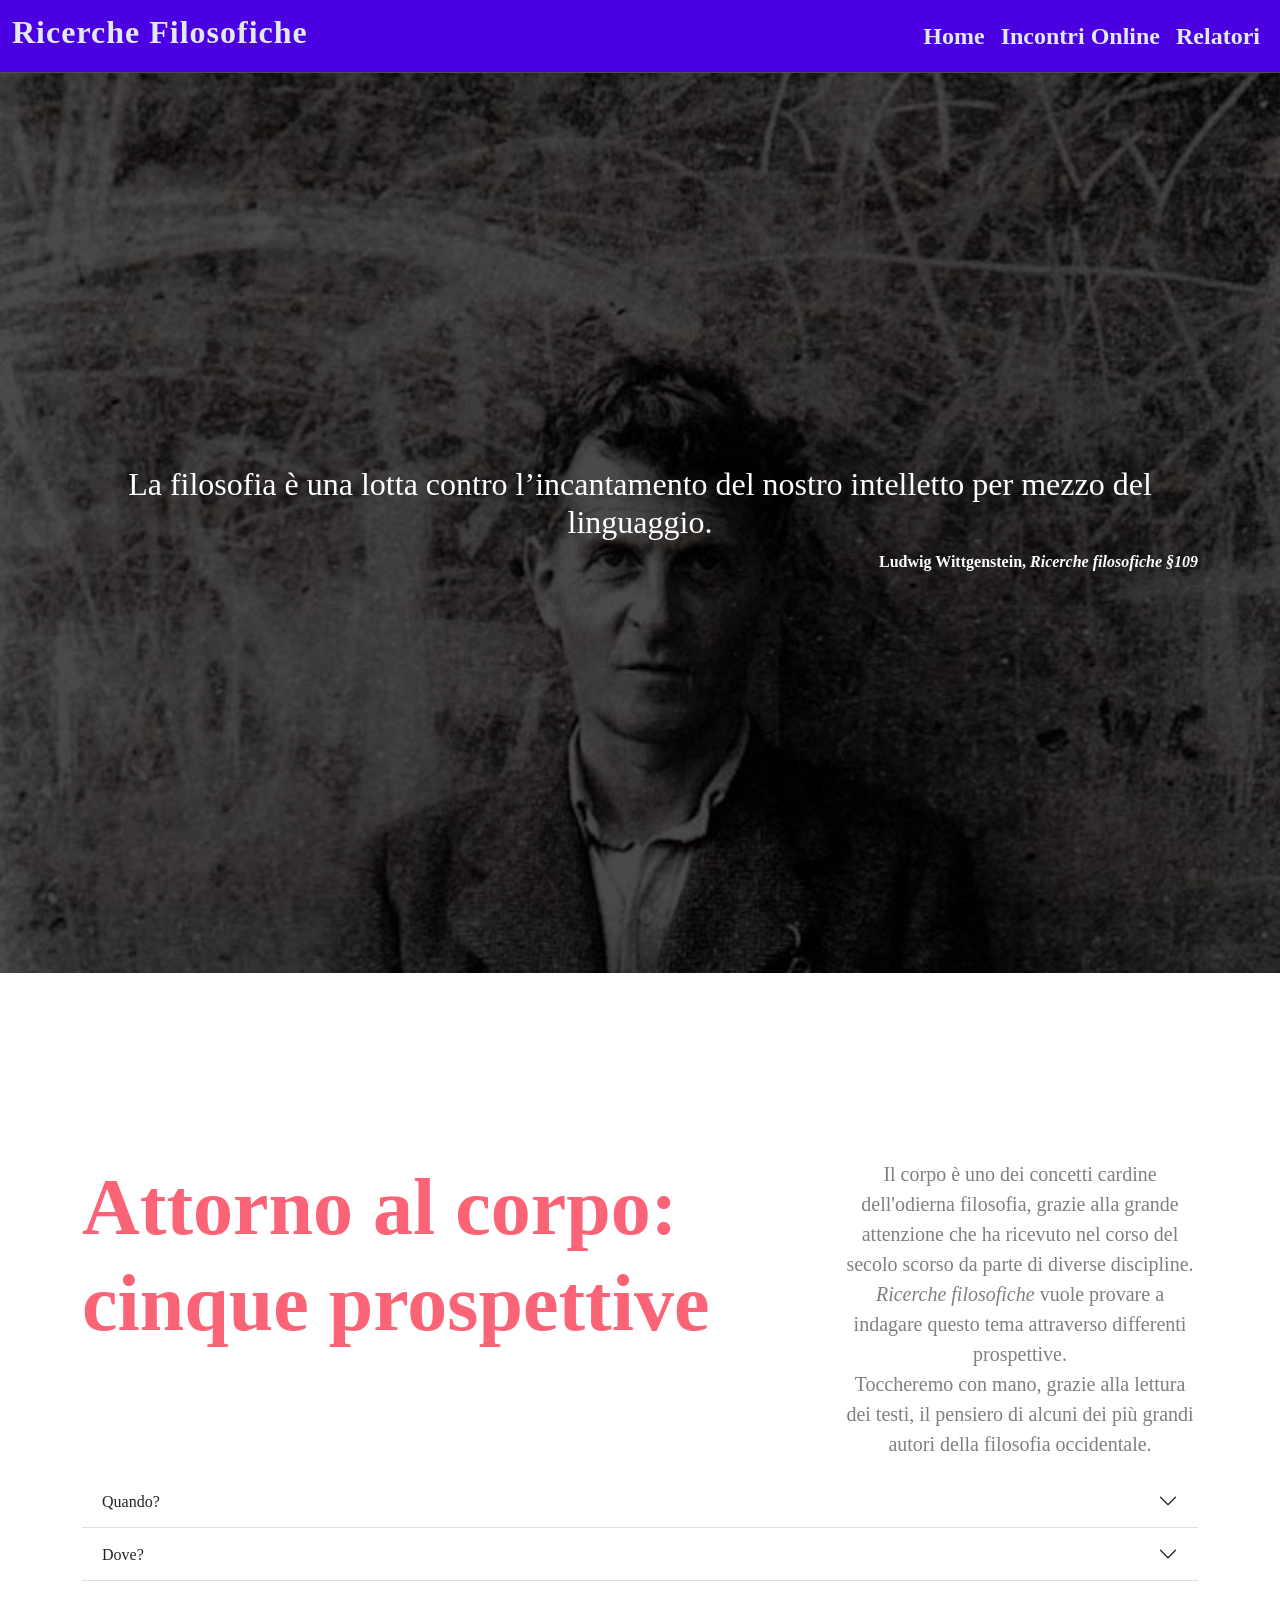
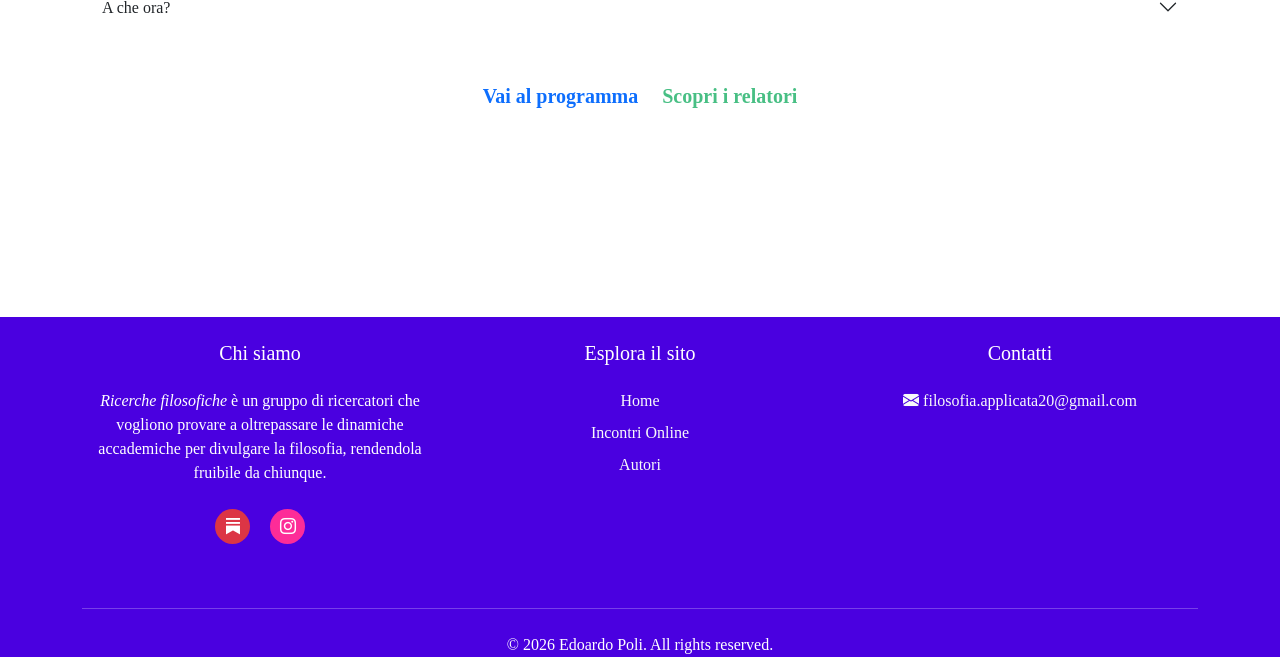
==== index.html @ 58485e2a "modifiche varie" ====
<!doctype html>
<html lang="en">
  <head>
    <meta charset="utf-8" />
    <meta name="viewport" content="width=device-width, initial-scale=1" />
    <title>Ricerche Filosofiche</title>
    <link
      href="https://cdn.jsdelivr.net/npm/bootstrap@5.3.8/dist/css/bootstrap.min.css"
      rel="stylesheet"
      integrity="sha384-sRIl4kxILFvY47J16cr9ZwB07vP4J8+LH7qKQnuqkuIAvNWLzeN8tE5YBujZqJLB"
      crossorigin="anonymous"
    />

    <link
      rel="stylesheet"
      href="https://cdn.jsdelivr.net/npm/bootstrap-icons@1.13.1/font/bootstrap-icons.min.css"
    />

    <link rel="stylesheet" href="style.css" />
  </head>
  <body>
    <!-- Navbar -->
    <nav
      class="navbar navbar-expand-lg border-bottom border-body"
      data-bs-theme="dark"
    >
      <div class="container-fluid">
        <a class="navbar-brand" href="index.html">
          <h2 class="navbar-titolo">Ricerche Filosofiche</h2></a
        >
        <button
          class="navbar-toggler border border-white"
          type="button"
          data-bs-toggle="collapse"
          data-bs-target="#navbarNav"
          aria-controls="navbarNav"
          aria-expanded="false"
          aria-label="Toggle navigation"
        >
          <span class="navbar-toggler-icon"></span>
        </button>
        <div
          class="collapse navbar-collapse justify-content-end"
          id="navbarNav"
        >
          <ul class="navbar-nav">
            <li class="nav-item">
              <a
                class="nav-link active fs-4"
                aria-current="page"
                href="index.html"
                >Home</a
              >
            </li>

            <li class="nav-item">
              <a class="nav-link fs-4" href="incontrionline.html"
                >Incontri Online</a
              >
            </li>
            <li class="nav-item">
              <a class="nav-link fs-4" href="autori.html">Relatori</a>
            </li>
          </ul>
        </div>
      </div>
    </nav>

    <!-- Hero Section -->

    <section class="hero-section">
      <div class="container mt-2">
        <div class="row">
          <div class="col">
            <h2>
              La filosofia è una lotta contro l’incantamento del nostro
              intelletto per mezzo del linguaggio.
            </h2>
            <p class="text-end">
              Ludwig Wittgenstein, <i> Ricerche filosofiche §109</i>
            </p>
          </div>
        </div>
      </div>
    </section>

    <section class="incontri-section">
      <div class="container">
        <div class="row">
          <div class="col-12 col-md-8 text-lg-start text-center">
            <h2 class="display-1 fw-bold titolo-home">
              Attorno al corpo: <br />cinque prospettive
            </h2>
          </div>

          <div class="col-12 col-md-4 text-center">
            <p class="lead text-black-50">
              Il corpo è uno dei concetti cardine dell'odierna filosofia, grazie
              alla grande attenzione che ha ricevuto nel corso del secolo scorso
              da parte di diverse discipline.
              <br />
              <i>Ricerche filosofiche</i> vuole provare a indagare questo tema
              attraverso differenti prospettive.
              <br />
              Toccheremo con mano, grazie alla lettura dei testi, il pensiero di
              alcuni dei più grandi autori della filosofia occidentale.
            </p>
          </div>
        </div>

        <div class="accordion accordion-flush" id="accordionFlushExample">
          <div class="accordion-item">
            <h2 class="accordion-header">
              <button class="accordion-button collapsed" type="button" data-bs-toggle="collapse" data-bs-target="#flush-collapseOne" aria-expanded="false" aria-controls="flush-collapseOne">
              Quando?
              </button>
            </h2>
            <div id="flush-collapseOne" class="accordion-collapse collapse" data-bs-parent="#accordionFlushExample">
              <div class="accordion-body  fs-5"> <p class="accordion-text">Dal 2 al 30 ottobre</p> </div>
            </div>
          </div>
          <div class="accordion-item">
            <h2 class="accordion-header">
              <button class="accordion-button collapsed" type="button" data-bs-toggle="collapse" data-bs-target="#flush-collapseTwo" aria-expanded="false" aria-controls="flush-collapseTwo">
                Dove?
              </button>
            </h2>
            <div id="flush-collapseTwo" class="accordion-collapse collapse" data-bs-parent="#accordionFlushExample">
              <div class="accordion-body"> 
                <a
                href="https://meet.jit.si/moderated/1618e1fb54a10b8853d592615b79fad582da89ba06adfb45648867e5769e796b"
              >
                <p class="accordion-text fs-5"> Collegati all'incontro </p></a
              > </div>
            </div>
          </div>
          <div class="accordion-item">
            <h2 class="accordion-header">
              <button class="accordion-button collapsed" type="button" data-bs-toggle="collapse" data-bs-target="#flush-collapseThree" aria-expanded="false" aria-controls="flush-collapseThree">
                A che ora?
              </button>
            </h2>
            <div id="flush-collapseThree" class="accordion-collapse collapse" data-bs-parent="#accordionFlushExample">
              <div class="accordion-body  fs-5"> <p class="accordion-text">21.00</p> </div>
          </div>

          <div class="d-flex gap-4 mt-5 justify-content-center ">
            <a href="incontrionline.html" class=" vai-programma"
            > <p class="lead fw-bolder"> Vai al programma</p></a
          >
          <a href="autori.html" class="vai-relatori"
            > <p class="lead fw-bolder">Scopri i relatori </p> </a
          >
          </div>
      </div>
</section>

    <!--Footer-->
    <footer class="mt-5">
      <div class="container">
        <div class="row g-4 text-center">
          <!-- Info -->
          <div class="col-12 col-md-4">
            <h5 class="mb-4">Chi siamo</h5>
            <p class="mb-4">
              <i>Ricerche filosofiche</i> è un gruppo di ricercatori che
              vogliono provare a oltrepassare le dinamiche accademiche per
              divulgare la filosofia, rendendola fruibile da chiunque.
            </p>
            <div class="social-links">
              <a
                href="https://filosofiaapplicata.substack.com/"
                class="social-icon bg-danger"
              >
                <i class="bi bi-substack"></i>
              </a>
              <a
                href="https://www.instagram.com/filosofia_applicata/"
                class="social-icon instagram-icon"
              >
                <i class="bi bi-instagram"></i>
              </a>
            </div>
          </div>

          <!-- Quick Links -->
          <div class="col-12 col-md-4">
            <h5 class="mb-4">Esplora il sito</h5>
            <ul class="list-unstyled">
              <li class="mb-2">
                <a href="index.html" class="footer-link">Home</a>
              </li>
              <li class="mb-2">
                <a href="incontrionline.html" class="footer-link"
                  >Incontri Online</a
                >
              </li>
              <li class="mb-2">
                <a href="autori.html" class="footer-link">Autori</a>
              </li>
            </ul>
          </div>

          <!-- Contact Info -->
          <div class="col-12 col-md-4">
            <h5 class="mb-4">Contatti</h5>
            <ul class="list-unstyled">
              <li class="mb-3">
                <a
                  href="mailto:filosofia.applicata20@gmail.com"
                  class="footer-link"
                >
                  <i class="bi bi-envelope-fill"> </i>
                  filosofia.applicata20@gmail.com
                </a>
              </li>
            </ul>
          </div>
        </div>

        <!-- Copyright -->
        <div class="row mt-5">
          <div class="col-12">
            <hr class="mb-4" />
            <div class="text-center">
              <p class="mb-0">&copy; 2026 Edoardo Poli. All rights reserved.</p>
            </div>
          </div>
        </div>
      </div>
    </footer>

    <script
      src="https://cdn.jsdelivr.net/npm/bootstrap@5.3.8/dist/js/bootstrap.bundle.min.js"
      integrity="sha384-FKyoEForCGlyvwx9Hj09JcYn3nv7wiPVlz7YYwJrWVcXK/BmnVDxM+D2scQbITxI"
      crossorigin="anonymous"
    ></script>
  </body>
</html>
---- style.css ----
* {
  padding: 0;
  box-sizing: border-box;
  margin: 0;
  font-family:
    Times New Roman,
    Georgia,
    serif;
}

.navbar,
footer {
  background: #4a00e0;
}

.navbar-titolo {
  color: #e2e8f0;
  font-weight: bold;
}
#navbarNav a {
  transition: all 0.3s ease;
  color: #e2e8f0;
  font-weight: bold;
}

#navbarNav a:hover {
  color: #ffffff !important;
  background-color: #f6511d;
  padding: 2px 5px;
  border-radius: 4px;
  cursor: pointer;
  transform: scale(1.08);
}

#navbarNav h5 {
  font-weight: bold;
}

.navbar-brand h2 {
  letter-spacing: 1px;
}

.navbar-toggler-icon {
  color: white;
}

/*hero section*/

.hero-section {
  position: relative;
  height: 100vh;
  width: 100%;
  display: flex;
  align-items: center;
  justify-content: center;
  text-align: center;
  background: url("images/Ludwig_Wittgenstein.jpg");
  background-size: cover;
  background-position: center center;
  background-repeat: no-repeat;
  margin-bottom: 20px;
  color: white;
  font-weight: bold;
}

.hero-section::before {
  content: "";
  position: absolute;
  inset: 0;
  background: rgba(0, 0, 0, 0.71);
  z-index: 0;
}

.hero-section .container {
  position: relative;
  z-index: 1;
  color: #fff;
}

/*home*/

.titolo-home {
  color: #fb6376;
}

.incontri-section {
  min-height: 100vh;
  display: flex;
  align-items: center;
}

.card-title-home:hover {
  transform: scale(1.05);
  cursor: pointer;
}

.vai-programma {
  text-decoration: none;
}

.vai-programma:hover {
  background-color: #2563eb;
  color: #fff;
  padding: 5px 0px;
}

.vai-relatori {
  color: #48bf84;
  text-decoration: none;
}

.vai-relatori:hover {
  background-color: #48bf84;
  color: #fff;
  padding: 5px 0px;
}

.data-ora {
  display: flex;
  justify-content: center;
  text-align: center;
  gap: 20px;
  margin-top: 15px;
}

.data-home {
  color: #c2002d;
}

.orario-home {
  color: #0e3b43;
}

.link-home {
  color: #007fff;
}

.accordion-text {
  color: #e4572e;
}

#flush-collapseTwo a {
  text-decoration: none;
}

#flush-collapseTwo a:hover {
  text-decoration: underline overline blue;
}

/*Incontri online*/

.programma {
  min-height: 100vh;

  border: 1px solid transparent;
}

.programma .card-text {
  font-style: italic;
}

.programma .card {
  width: 100%;
  height: 100%;
}

.programma .row {
  align-items: flex-start;
}

.card-img-top {
  width: 100%;
  height: 100%;
  object-fit: cover;
}

.card a {
  text-decoration: none;
}

.jumbo-title {
  color: #9d0208;
}

/* Autori */

.card-autore {
  max-width: 100%;
  min-height: 100%;
}

.titolo-autori {
  color: #fff !important;
  background-color: #0083b0;
  padding: 2px 5px;
  border-radius: 4px;
  cursor: pointer;
  margin-bottom: 15px;
  transition: all 0.3s ease;
}

.card-autore:hover {
  transform: scale(1.05);
  background-color: #780606d6;
  color: #fff;
}

.card-autore:hover .text-body-secondary {
  color: #fff !important;
}

/*Footer*/

footer {
  width: 100%;
  height: 100%;
  color: #ffffff;
}

.footer-link {
  color: #f8f9fa;
  text-decoration: none;
  transition: color 0.3s ease;
}

.footer-link:hover {
  color: #0d6efd;
}

.social-icon,
.instagram-icon {
  width: 35px;
  height: 35px;
  line-height: 35px;
  border-radius: 50%;
  text-align: center;
  color: #fff;
  display: inline-block;
  margin: 0 8px;
  transition: all 0.3s ease;
}

.instagram-icon {
  background-color: #fd2c98;
}

.social-icon:hover {
  transform: translateY(-3px);
  color: #fff;
}

@media (min-width: 992px) {
  .programma .card {
    width: 75%;
    height: 75%;
  }
}

@media (min-width: 768px) {
  .data-ora {
    display: block;
  }
}
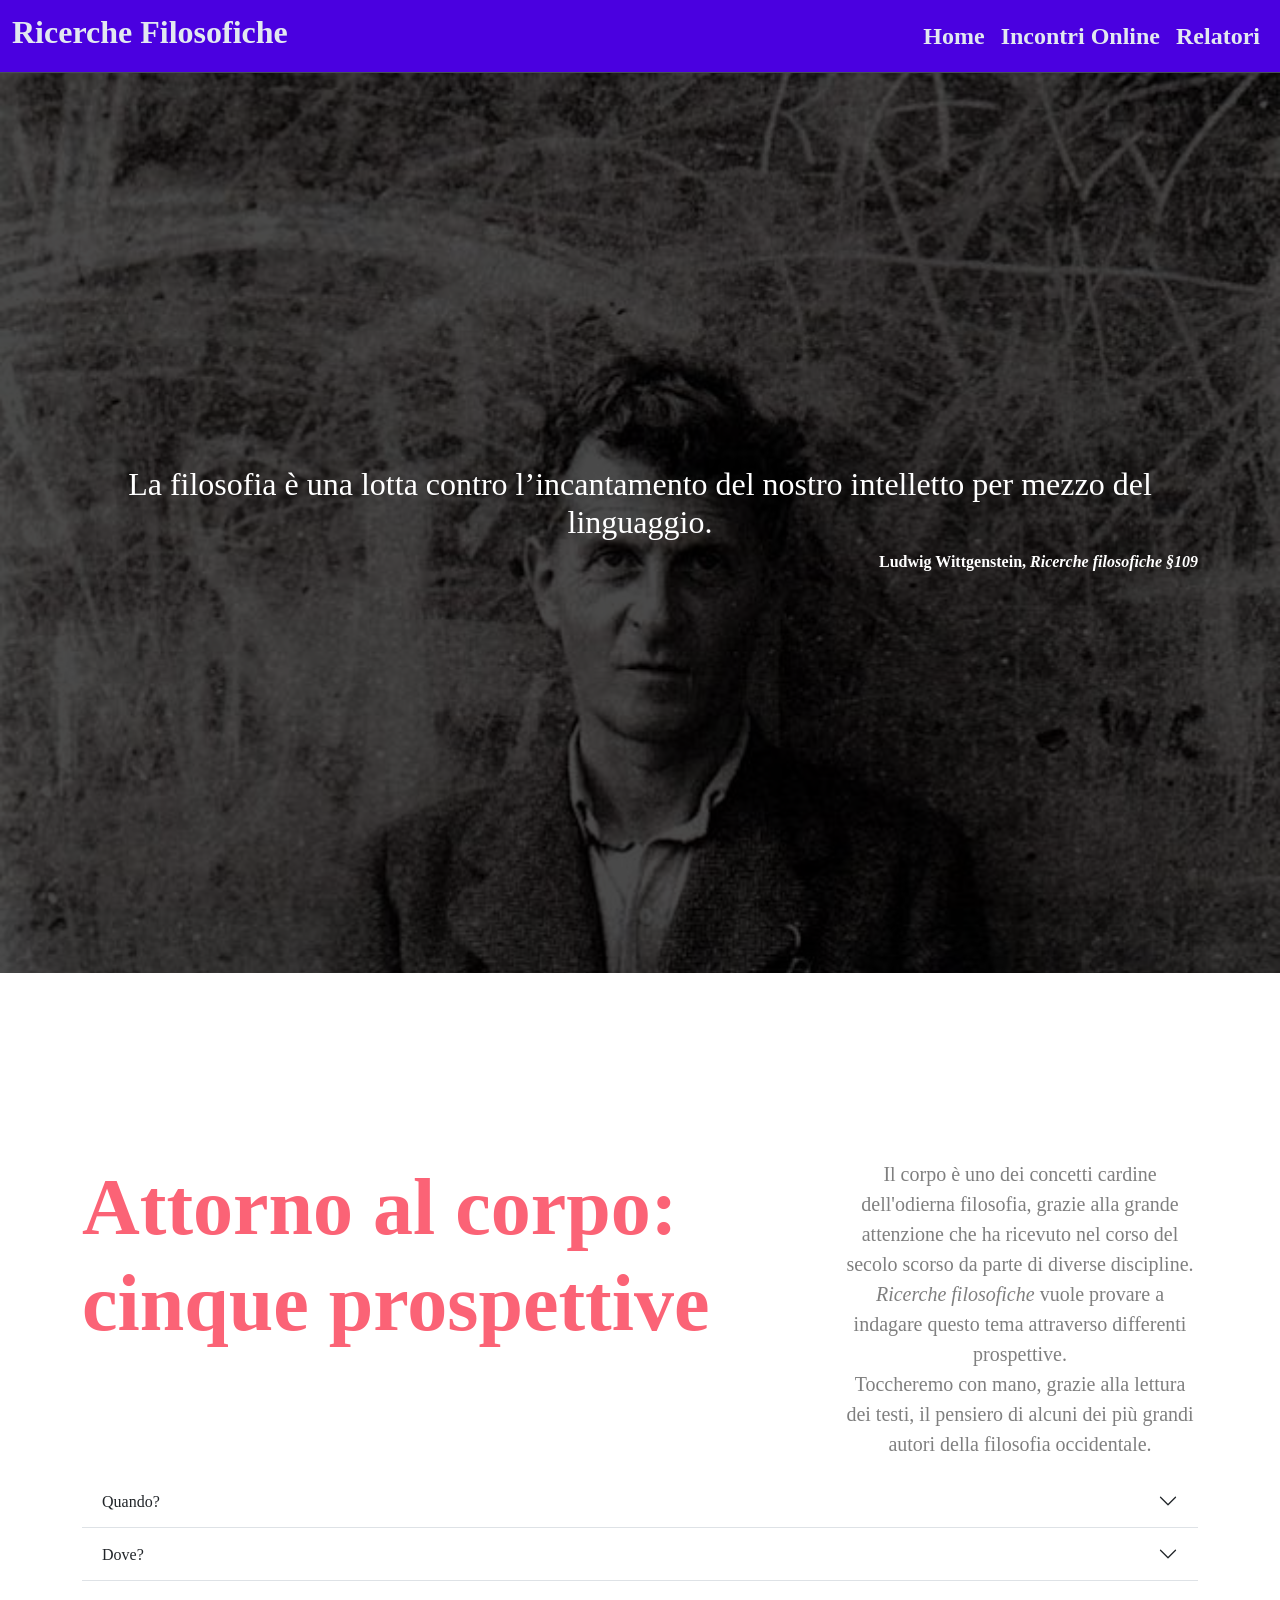
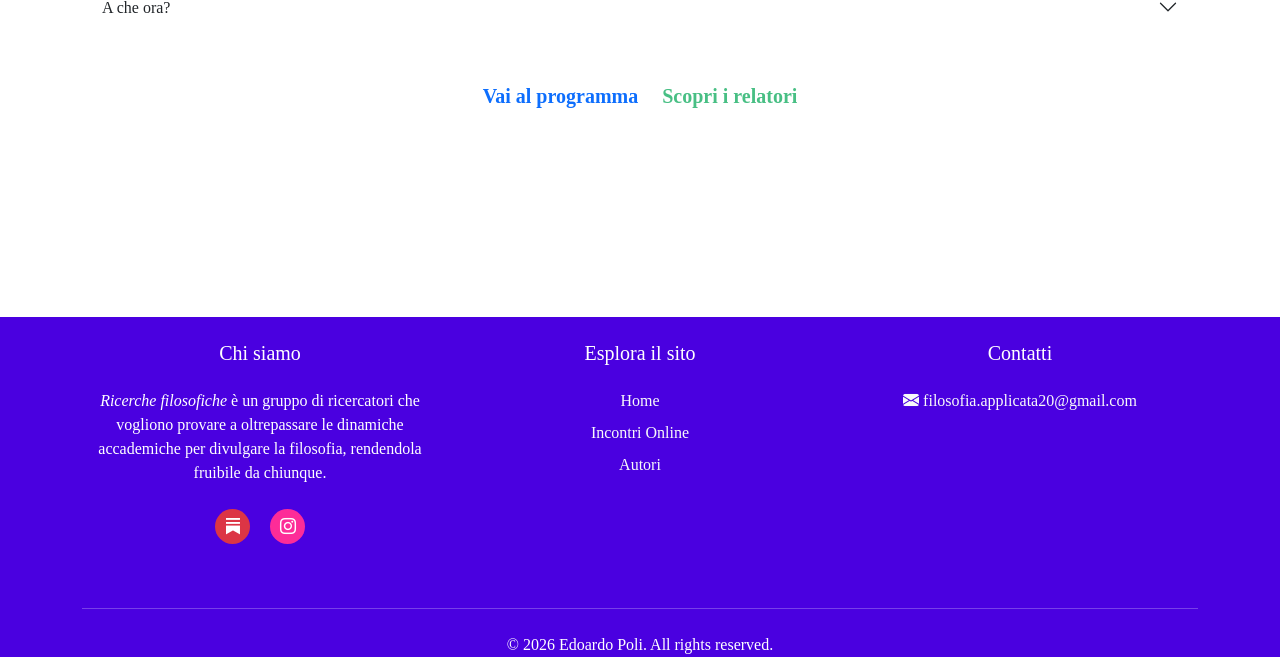
==== commit 334fd070: "modifiche responsive" ====
--- a/index.html
+++ b/index.html
@@ -144,7 +144,7 @@
               <div class="accordion-body  fs-5"> <p class="accordion-text">21.00</p> </div>
           </div>
 
-          <div class="d-flex gap-4 mt-5 justify-content-center ">
+          <div class="d-flex gap-lg-4 gap-2 mt-5 justify-content-center align-items-center ">
             <a href="incontrionline.html" class=" vai-programma"
             > <p class="lead fw-bolder"> Vai al programma</p></a
           >
--- a/style.css
+++ b/style.css
@@ -36,9 +36,7 @@
   font-weight: bold;
 }
 
-.navbar-brand h2 {
-  letter-spacing: 1px;
-}
+
 
 .navbar-toggler-icon {
   color: white;
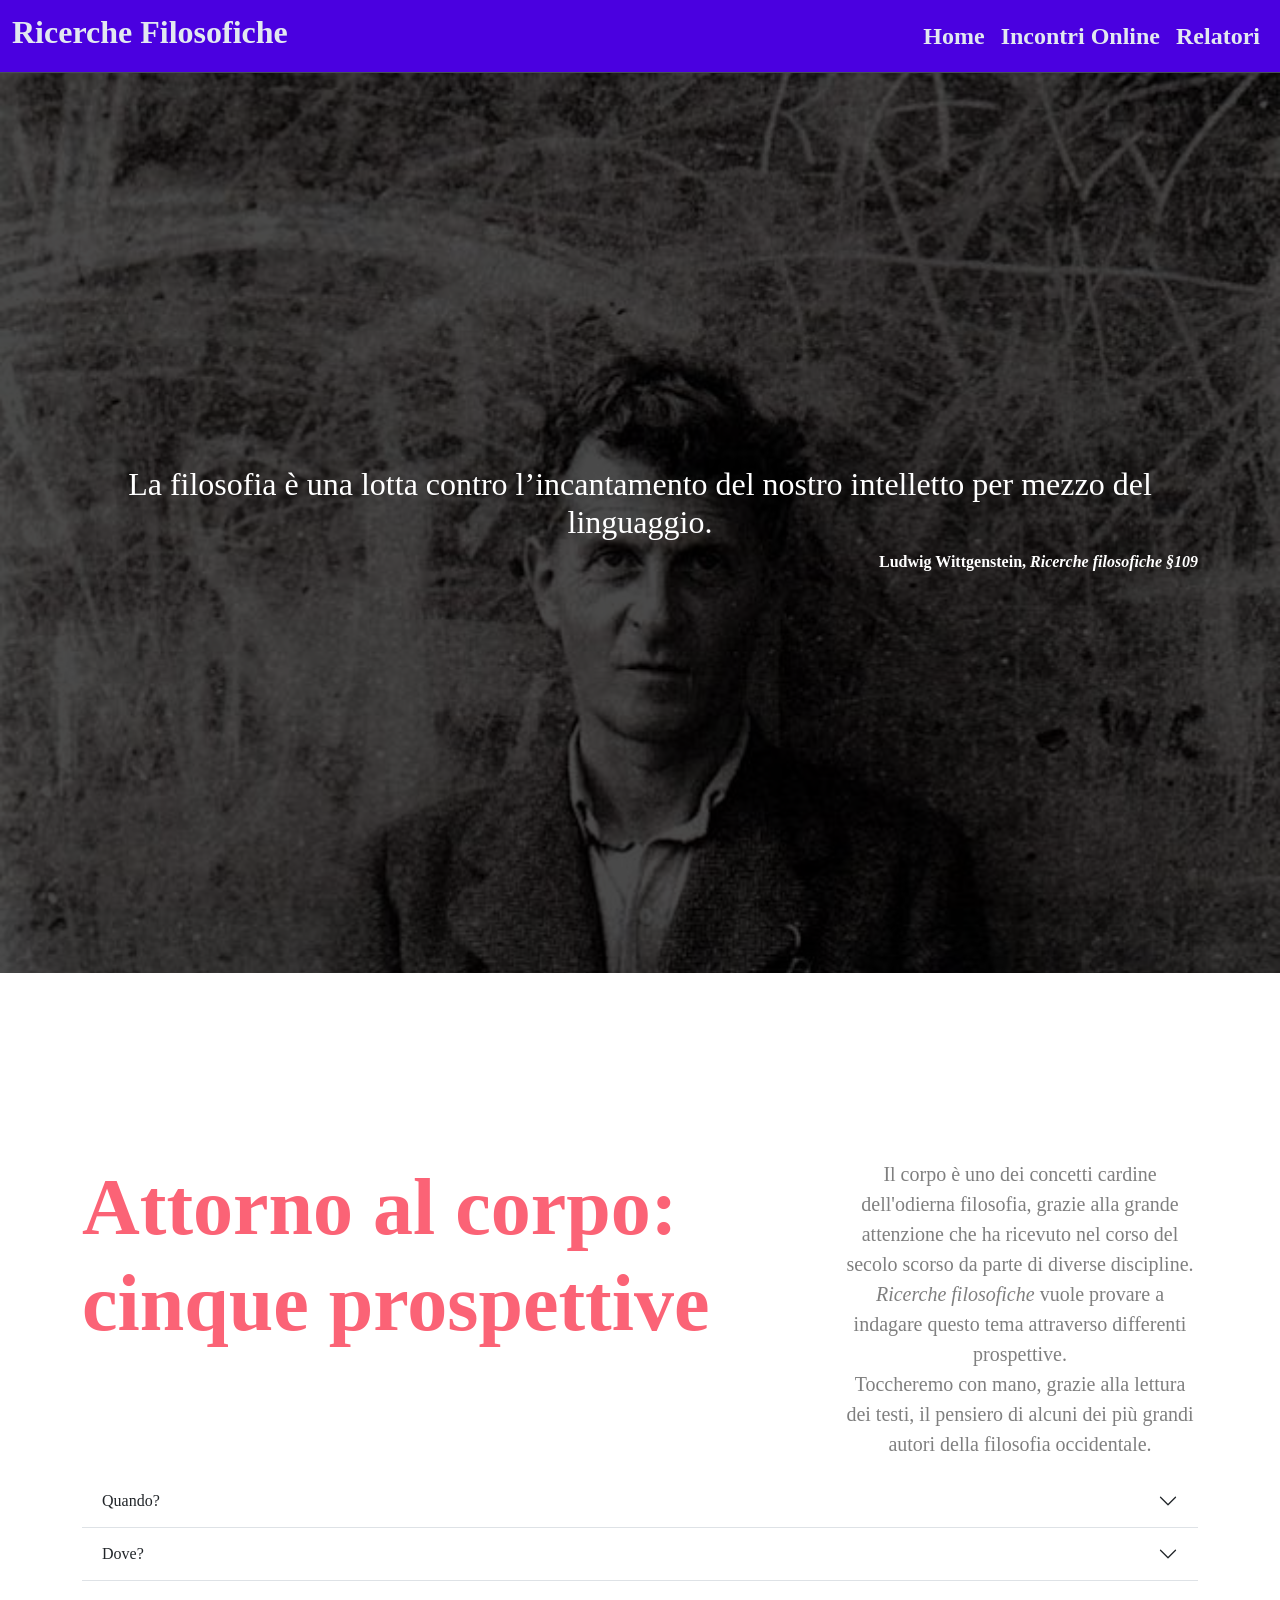
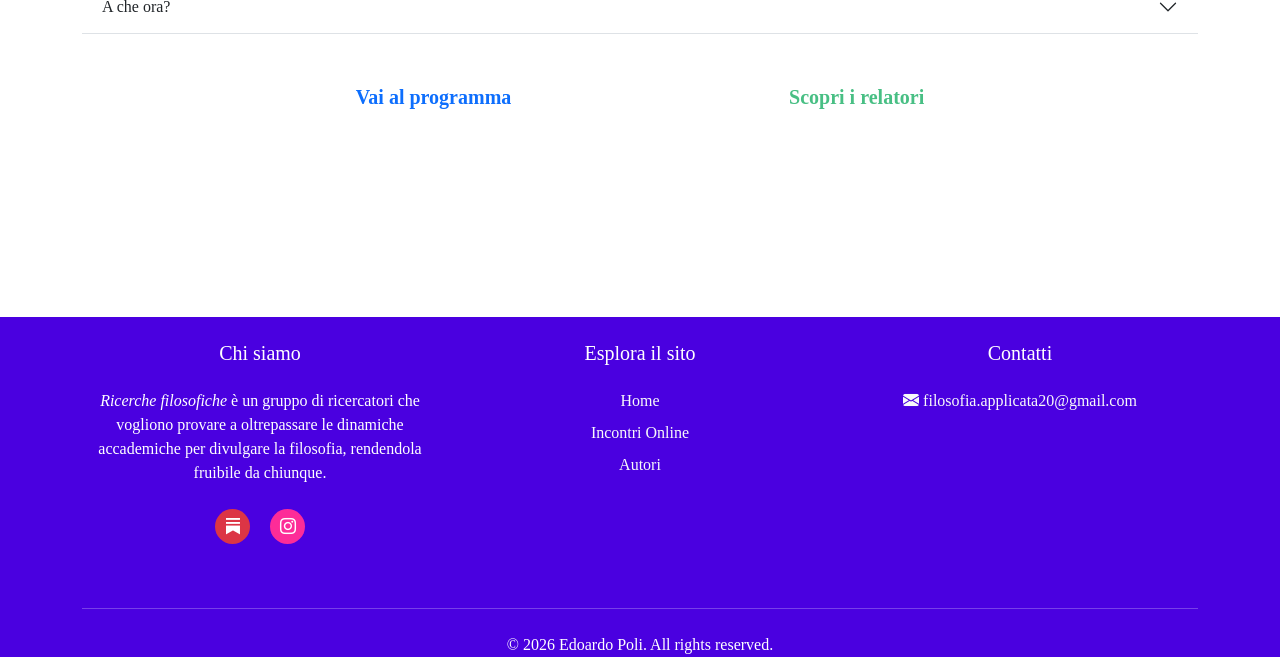
==== commit 61f6f467: "responsive" ====
--- a/index.html
+++ b/index.html
@@ -143,16 +143,17 @@
             <div id="flush-collapseThree" class="accordion-collapse collapse" data-bs-parent="#accordionFlushExample">
               <div class="accordion-body  fs-5"> <p class="accordion-text">21.00</p> </div>
           </div>
-
-          <div class="d-flex gap-lg-4 gap-2 mt-5 justify-content-center align-items-center ">
-            <a href="incontrionline.html" class=" vai-programma"
-            > <p class="lead fw-bolder"> Vai al programma</p></a
-          >
-          <a href="autori.html" class="vai-relatori"
-            > <p class="lead fw-bolder">Scopri i relatori </p> </a
-          >
-          </div>
-      </div>
+      </div>
+
+      
+          <div class="d-flex justify-content-evenly gap-1 mt-5">
+              <a href="incontrionline.html" class=" vai-programma"
+              > <p class="lead fw-bolder"> Vai al programma</p></a>
+            
+            <a href="autori.html" class="vai-relatori"
+              > <p class="lead fw-bolder">Scopri i relatori </p> </a
+            >
+          </div>
 </section>
 
     <!--Footer-->
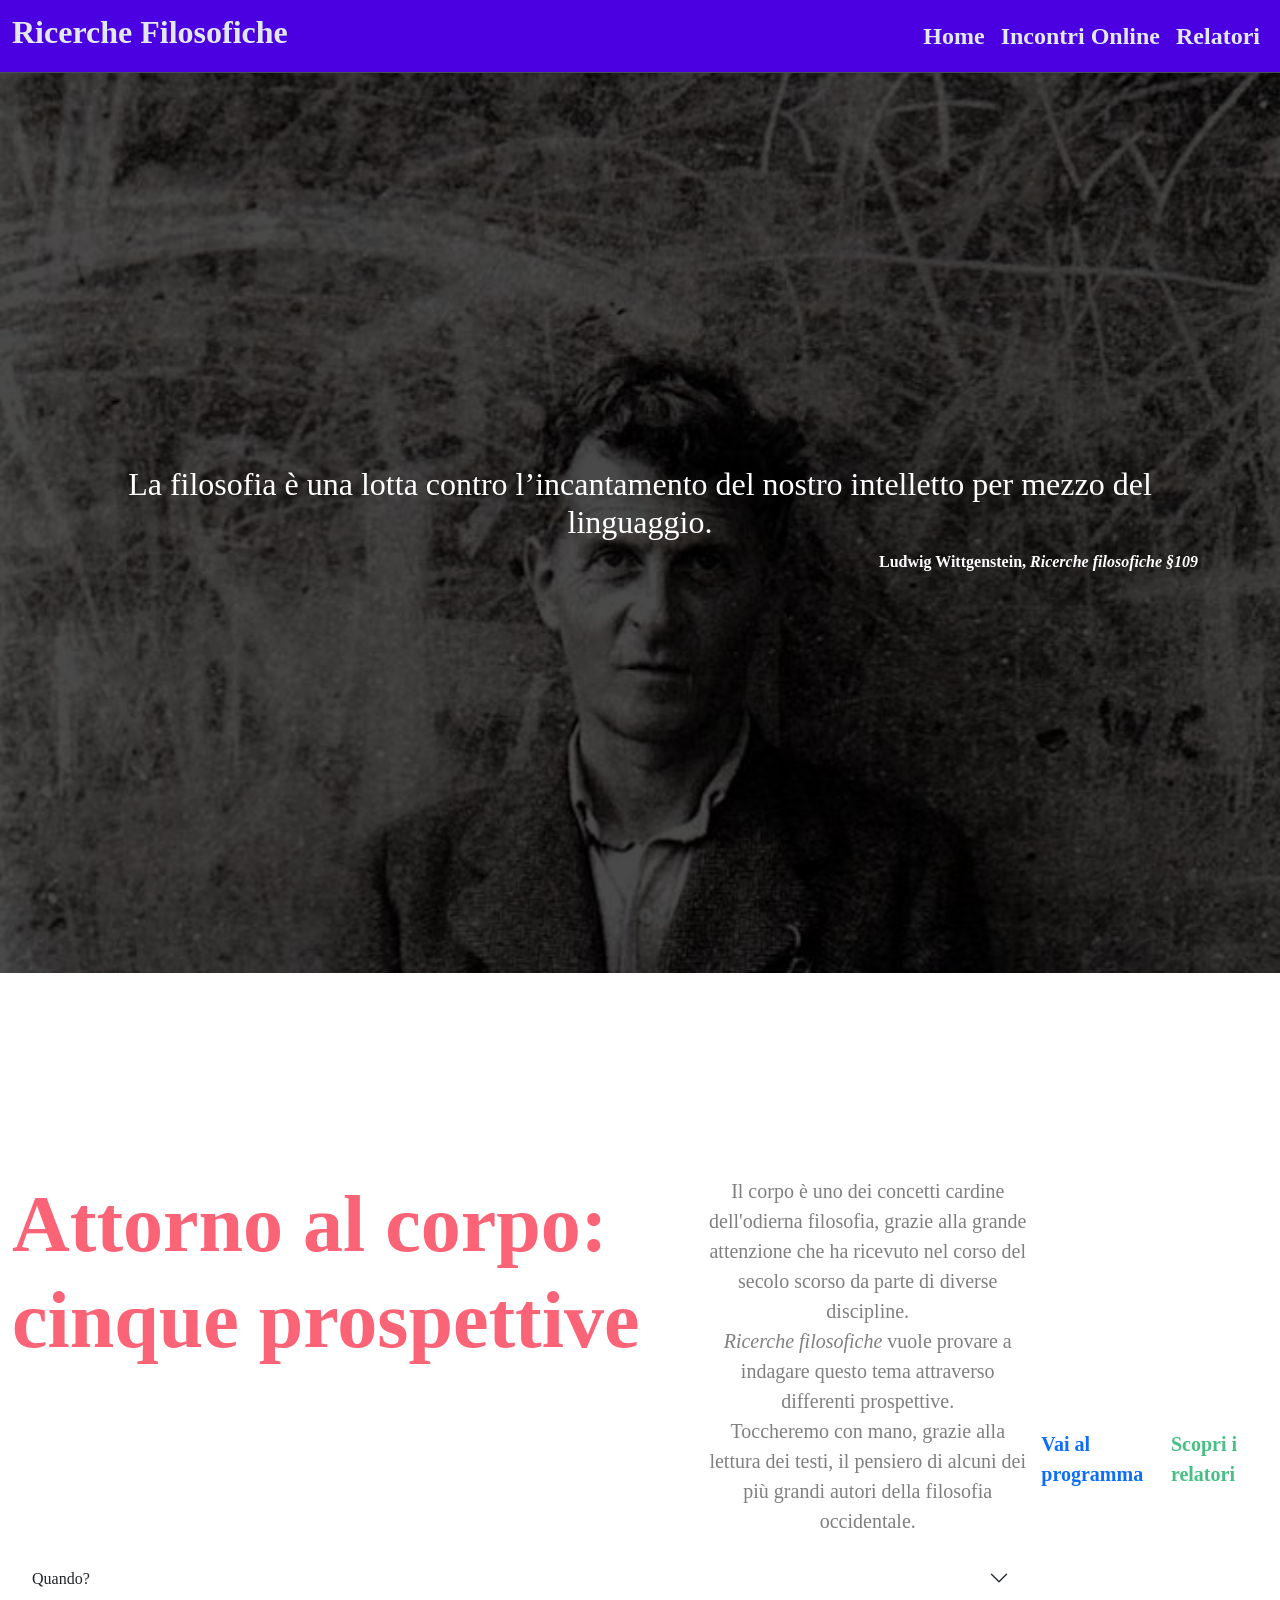
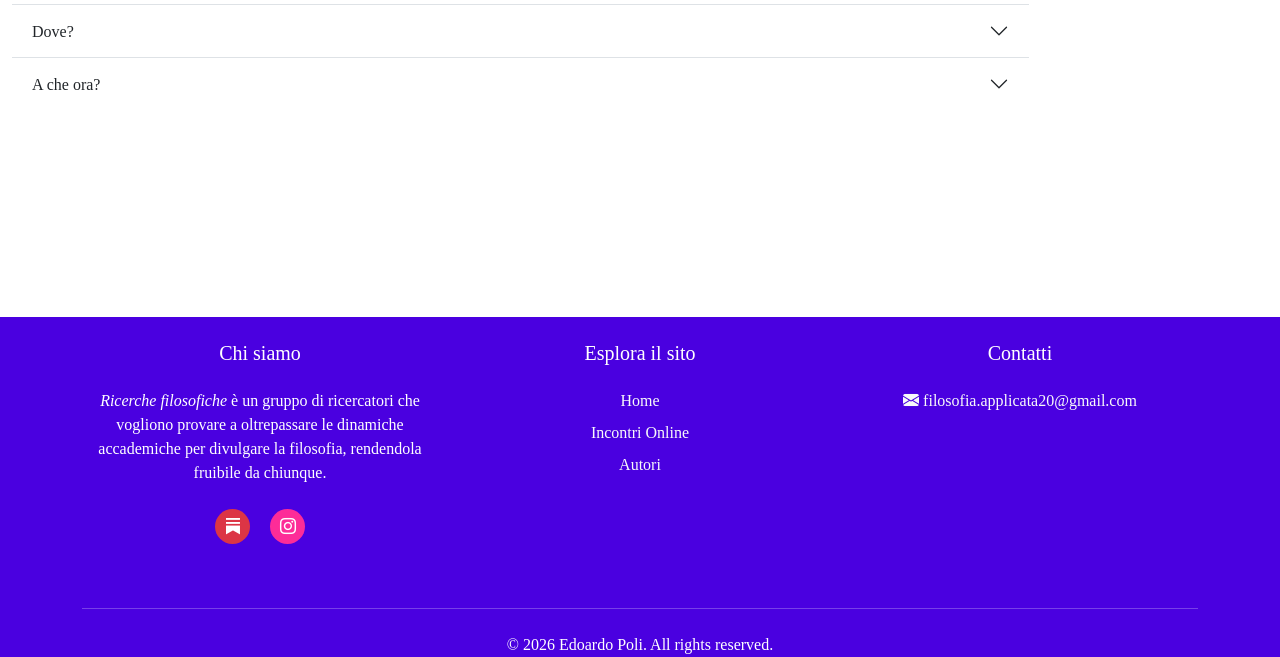
==== commit 620698ff: "mod" ====
--- a/index.html
+++ b/index.html
@@ -111,50 +111,90 @@
         <div class="accordion accordion-flush" id="accordionFlushExample">
           <div class="accordion-item">
             <h2 class="accordion-header">
-              <button class="accordion-button collapsed" type="button" data-bs-toggle="collapse" data-bs-target="#flush-collapseOne" aria-expanded="false" aria-controls="flush-collapseOne">
-              Quando?
+              <button
+                class="accordion-button collapsed"
+                type="button"
+                data-bs-toggle="collapse"
+                data-bs-target="#flush-collapseOne"
+                aria-expanded="false"
+                aria-controls="flush-collapseOne"
+              >
+                Quando?
               </button>
             </h2>
-            <div id="flush-collapseOne" class="accordion-collapse collapse" data-bs-parent="#accordionFlushExample">
-              <div class="accordion-body  fs-5"> <p class="accordion-text">Dal 2 al 30 ottobre</p> </div>
+            <div
+              id="flush-collapseOne"
+              class="accordion-collapse collapse"
+              data-bs-parent="#accordionFlushExample"
+            >
+              <div class="accordion-body fs-5">
+                <p class="accordion-text">Dal 2 al 30 ottobre</p>
+              </div>
             </div>
           </div>
           <div class="accordion-item">
             <h2 class="accordion-header">
-              <button class="accordion-button collapsed" type="button" data-bs-toggle="collapse" data-bs-target="#flush-collapseTwo" aria-expanded="false" aria-controls="flush-collapseTwo">
+              <button
+                class="accordion-button collapsed"
+                type="button"
+                data-bs-toggle="collapse"
+                data-bs-target="#flush-collapseTwo"
+                aria-expanded="false"
+                aria-controls="flush-collapseTwo"
+              >
                 Dove?
               </button>
             </h2>
-            <div id="flush-collapseTwo" class="accordion-collapse collapse" data-bs-parent="#accordionFlushExample">
-              <div class="accordion-body"> 
+            <div
+              id="flush-collapseTwo"
+              class="accordion-collapse collapse"
+              data-bs-parent="#accordionFlushExample"
+            >
+              <div class="accordion-body">
                 <a
-                href="https://meet.jit.si/moderated/1618e1fb54a10b8853d592615b79fad582da89ba06adfb45648867e5769e796b"
-              >
-                <p class="accordion-text fs-5"> Collegati all'incontro </p></a
-              > </div>
+                  href="https://meet.jit.si/moderated/1618e1fb54a10b8853d592615b79fad582da89ba06adfb45648867e5769e796b"
+                >
+                  <p class="accordion-text fs-5">Collegati all'incontro</p></a
+                >
+              </div>
             </div>
           </div>
           <div class="accordion-item">
             <h2 class="accordion-header">
-              <button class="accordion-button collapsed" type="button" data-bs-toggle="collapse" data-bs-target="#flush-collapseThree" aria-expanded="false" aria-controls="flush-collapseThree">
+              <button
+                class="accordion-button collapsed"
+                type="button"
+                data-bs-toggle="collapse"
+                data-bs-target="#flush-collapseThree"
+                aria-expanded="false"
+                aria-controls="flush-collapseThree"
+              >
                 A che ora?
               </button>
             </h2>
-            <div id="flush-collapseThree" class="accordion-collapse collapse" data-bs-parent="#accordionFlushExample">
-              <div class="accordion-body  fs-5"> <p class="accordion-text">21.00</p> </div>
-          </div>
-      </div>
-
-      
-          <div class="d-flex justify-content-evenly gap-1 mt-5">
-              <a href="incontrionline.html" class=" vai-programma"
-              > <p class="lead fw-bolder"> Vai al programma</p></a>
-            
-            <a href="autori.html" class="vai-relatori"
-              > <p class="lead fw-bolder">Scopri i relatori </p> </a
+            <div
+              id="flush-collapseThree"
+              class="accordion-collapse collapse"
+              data-bs-parent="#accordionFlushExample"
             >
-          </div>
-</section>
+              <div class="accordion-body fs-5">
+                <p class="accordion-text">21.00</p>
+              </div>
+            </div>
+          </div>
+        </div>
+      </div>
+
+      <div class="d-flex justify-content-evenly gap-1 gap-media mt-5">
+        <a href="incontrionline.html" class="vai-programma">
+          <p class="lead fw-bolder">Vai al programma</p></a
+        >
+
+        <a href="autori.html" class="vai-relatori">
+          <p class="lead fw-bolder">Scopri i relatori</p>
+        </a>
+      </div>
+    </section>
 
     <!--Footer-->
     <footer class="mt-5">
--- a/style.css
+++ b/style.css
@@ -35,8 +35,6 @@
 #navbarNav h5 {
   font-weight: bold;
 }
-
-
 
 .navbar-toggler-icon {
   color: white;
@@ -113,26 +111,6 @@
   padding: 5px 0px;
 }
 
-.data-ora {
-  display: flex;
-  justify-content: center;
-  text-align: center;
-  gap: 20px;
-  margin-top: 15px;
-}
-
-.data-home {
-  color: #c2002d;
-}
-
-.orario-home {
-  color: #0e3b43;
-}
-
-.link-home {
-  color: #007fff;
-}
-
 .accordion-text {
   color: #e4572e;
 }
@@ -254,8 +232,14 @@
   }
 }
 
-@media (min-width: 768px) {
-  .data-ora {
-    display: block;
+@media (max-width: 280px) {
+  .gap-media {
+    gap: 4px;
   }
 }
+
+@media (max-width: 261px) {
+  .gap-media p {
+    font-size: 15px;
+  }
+}
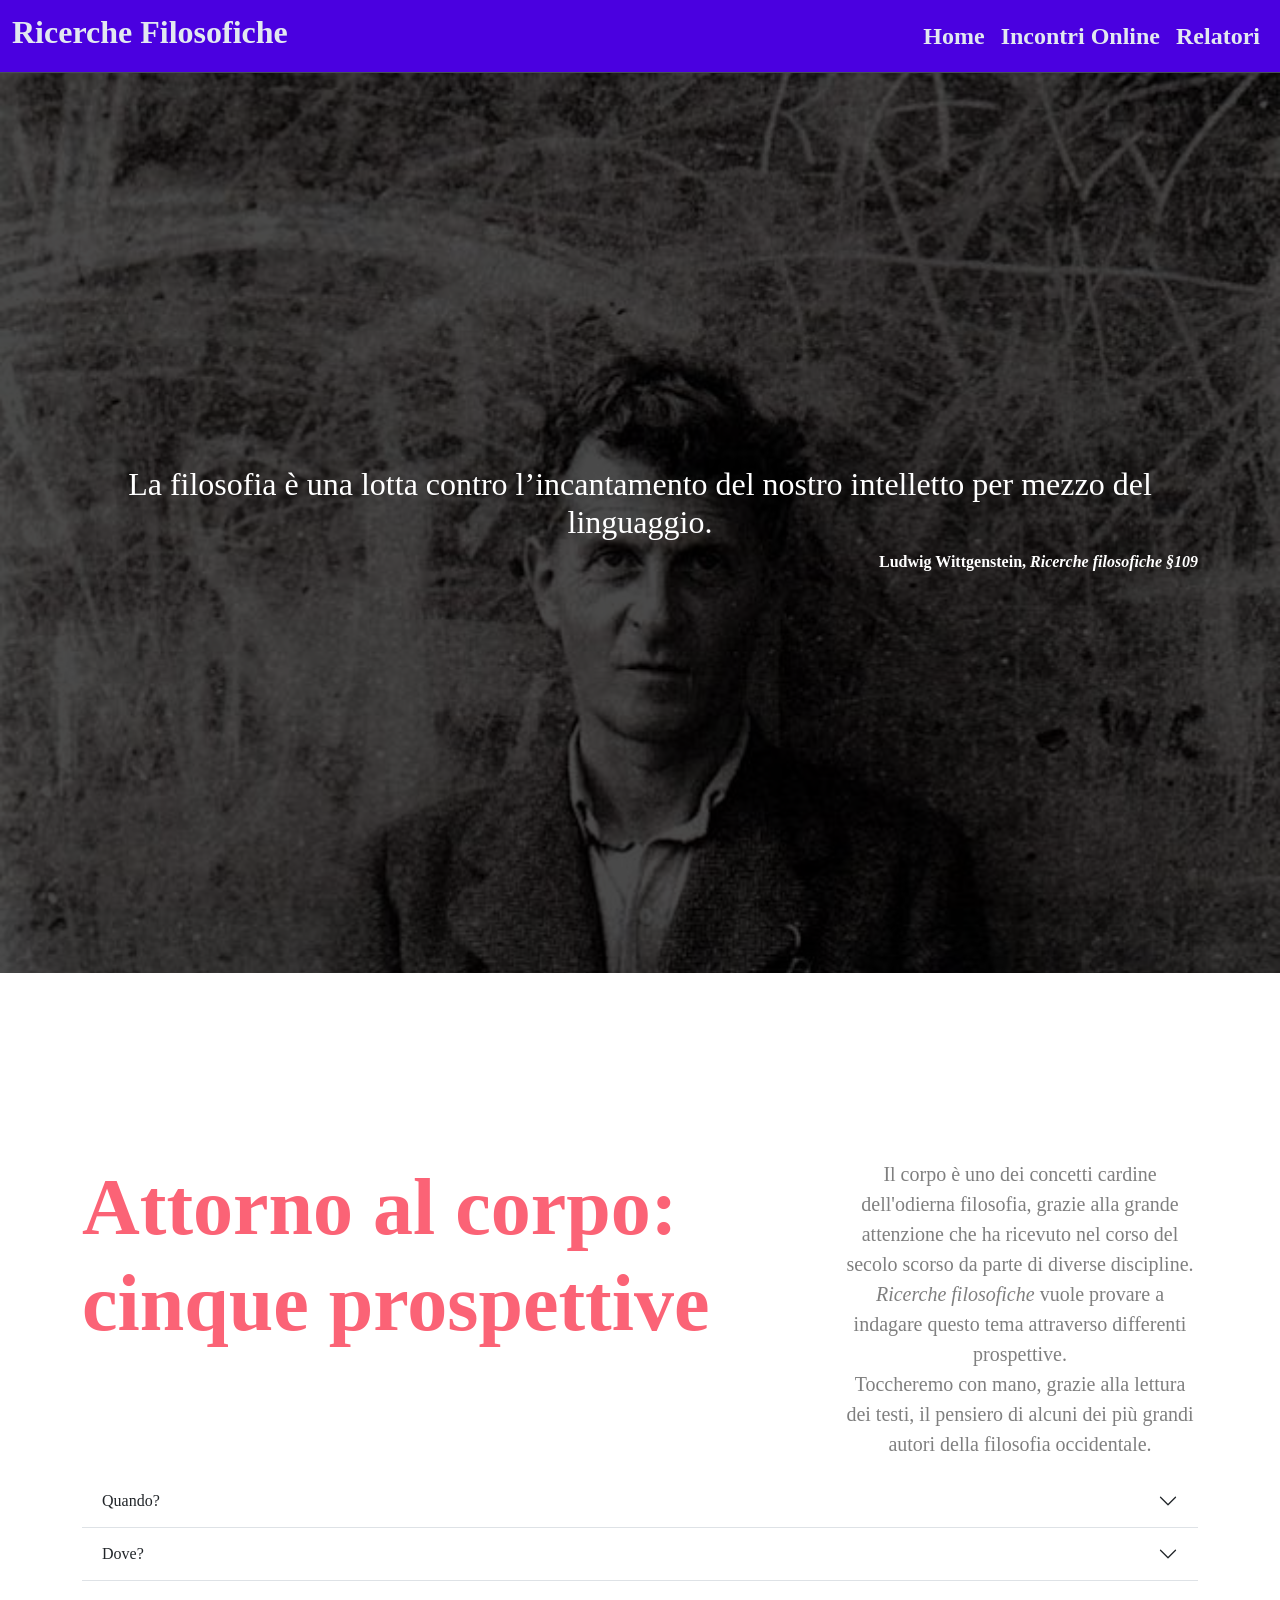
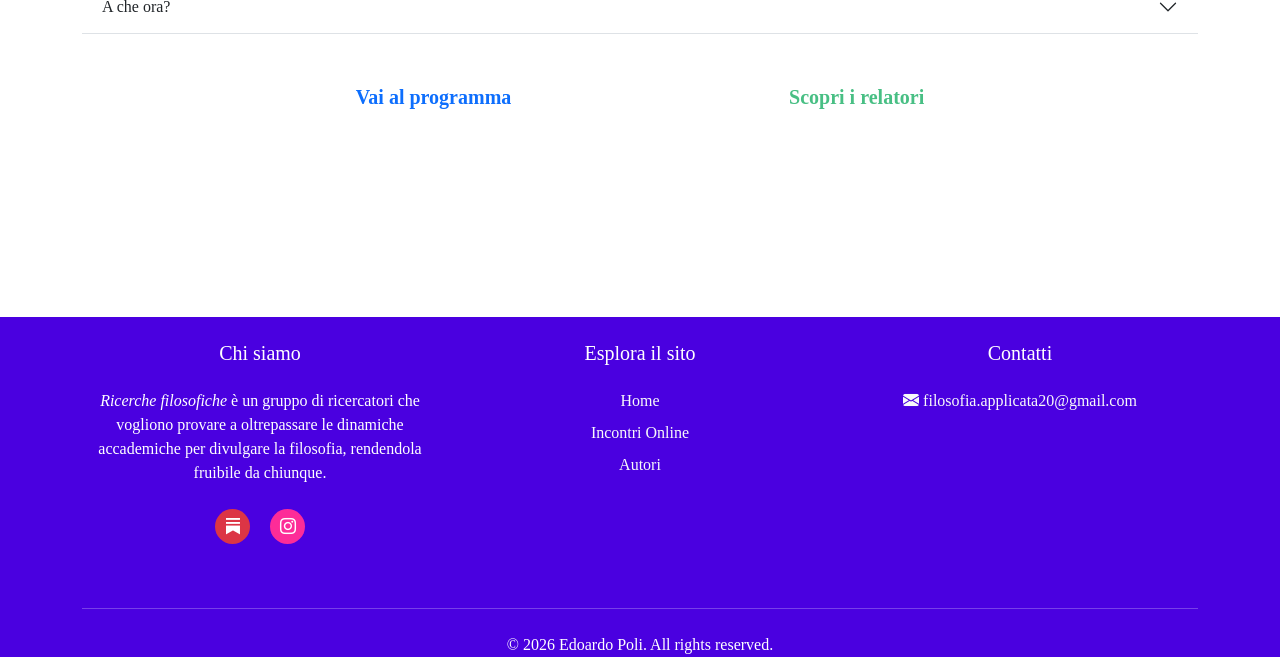
==== commit e6ae9a3d: "mod" ====
--- a/index.html
+++ b/index.html
@@ -111,90 +111,50 @@
         <div class="accordion accordion-flush" id="accordionFlushExample">
           <div class="accordion-item">
             <h2 class="accordion-header">
-              <button
-                class="accordion-button collapsed"
-                type="button"
-                data-bs-toggle="collapse"
-                data-bs-target="#flush-collapseOne"
-                aria-expanded="false"
-                aria-controls="flush-collapseOne"
-              >
-                Quando?
+              <button class="accordion-button collapsed" type="button" data-bs-toggle="collapse" data-bs-target="#flush-collapseOne" aria-expanded="false" aria-controls="flush-collapseOne">
+              Quando?
               </button>
             </h2>
-            <div
-              id="flush-collapseOne"
-              class="accordion-collapse collapse"
-              data-bs-parent="#accordionFlushExample"
-            >
-              <div class="accordion-body fs-5">
-                <p class="accordion-text">Dal 2 al 30 ottobre</p>
-              </div>
+            <div id="flush-collapseOne" class="accordion-collapse collapse" data-bs-parent="#accordionFlushExample">
+              <div class="accordion-body  fs-5"> <p class="accordion-text">Dal 2 al 30 ottobre</p> </div>
             </div>
           </div>
           <div class="accordion-item">
             <h2 class="accordion-header">
-              <button
-                class="accordion-button collapsed"
-                type="button"
-                data-bs-toggle="collapse"
-                data-bs-target="#flush-collapseTwo"
-                aria-expanded="false"
-                aria-controls="flush-collapseTwo"
-              >
+              <button class="accordion-button collapsed" type="button" data-bs-toggle="collapse" data-bs-target="#flush-collapseTwo" aria-expanded="false" aria-controls="flush-collapseTwo">
                 Dove?
               </button>
             </h2>
-            <div
-              id="flush-collapseTwo"
-              class="accordion-collapse collapse"
-              data-bs-parent="#accordionFlushExample"
-            >
-              <div class="accordion-body">
+            <div id="flush-collapseTwo" class="accordion-collapse collapse" data-bs-parent="#accordionFlushExample">
+              <div class="accordion-body"> 
                 <a
-                  href="https://meet.jit.si/moderated/1618e1fb54a10b8853d592615b79fad582da89ba06adfb45648867e5769e796b"
-                >
-                  <p class="accordion-text fs-5">Collegati all'incontro</p></a
-                >
-              </div>
+                href="https://meet.jit.si/moderated/1618e1fb54a10b8853d592615b79fad582da89ba06adfb45648867e5769e796b"
+              >
+                <p class="accordion-text fs-5"> Collegati all'incontro </p></a
+              > </div>
             </div>
           </div>
           <div class="accordion-item">
             <h2 class="accordion-header">
-              <button
-                class="accordion-button collapsed"
-                type="button"
-                data-bs-toggle="collapse"
-                data-bs-target="#flush-collapseThree"
-                aria-expanded="false"
-                aria-controls="flush-collapseThree"
-              >
+              <button class="accordion-button collapsed" type="button" data-bs-toggle="collapse" data-bs-target="#flush-collapseThree" aria-expanded="false" aria-controls="flush-collapseThree">
                 A che ora?
               </button>
             </h2>
-            <div
-              id="flush-collapseThree"
-              class="accordion-collapse collapse"
-              data-bs-parent="#accordionFlushExample"
+            <div id="flush-collapseThree" class="accordion-collapse collapse" data-bs-parent="#accordionFlushExample">
+              <div class="accordion-body  fs-5"> <p class="accordion-text">21.00</p> </div>
+          </div>
+      </div>
+
+      
+          <div class="d-flex justify-content-evenly gap-1 gap-media mt-5">
+              <a href="incontrionline.html" class=" vai-programma"
+              > <p class="lead fw-bolder"> Vai al programma</p></a>
+            
+            <a href="autori.html" class="vai-relatori"
+              > <p class="lead fw-bolder">Scopri i relatori </p> </a
             >
-              <div class="accordion-body fs-5">
-                <p class="accordion-text">21.00</p>
-              </div>
-            </div>
-          </div>
-        </div>
-      </div>
-
-      <div class="d-flex justify-content-evenly gap-1 gap-media mt-5">
-        <a href="incontrionline.html" class="vai-programma">
-          <p class="lead fw-bolder">Vai al programma</p></a
-        >
-
-        <a href="autori.html" class="vai-relatori">
-          <p class="lead fw-bolder">Scopri i relatori</p>
-        </a>
-      </div>
-    </section>
+          </div>
+</section>
 
     <!--Footer-->
     <footer class="mt-5">
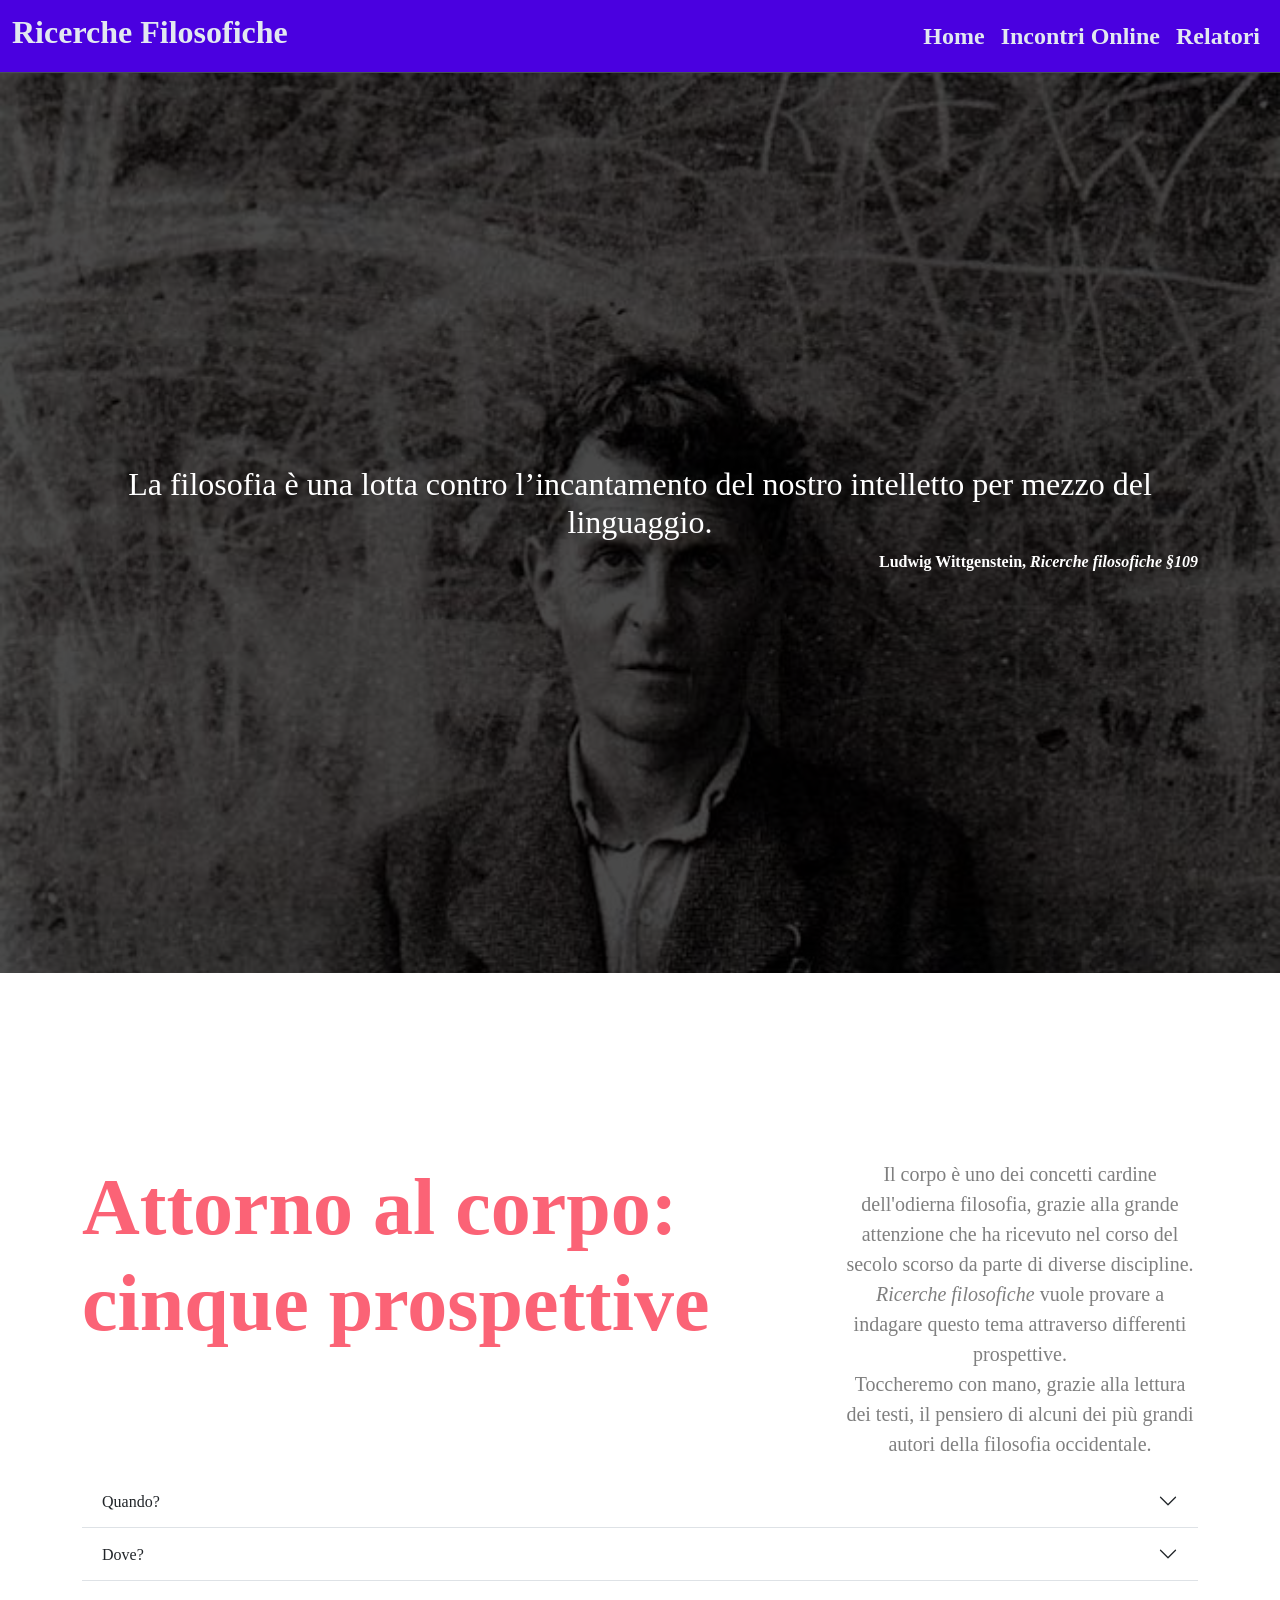
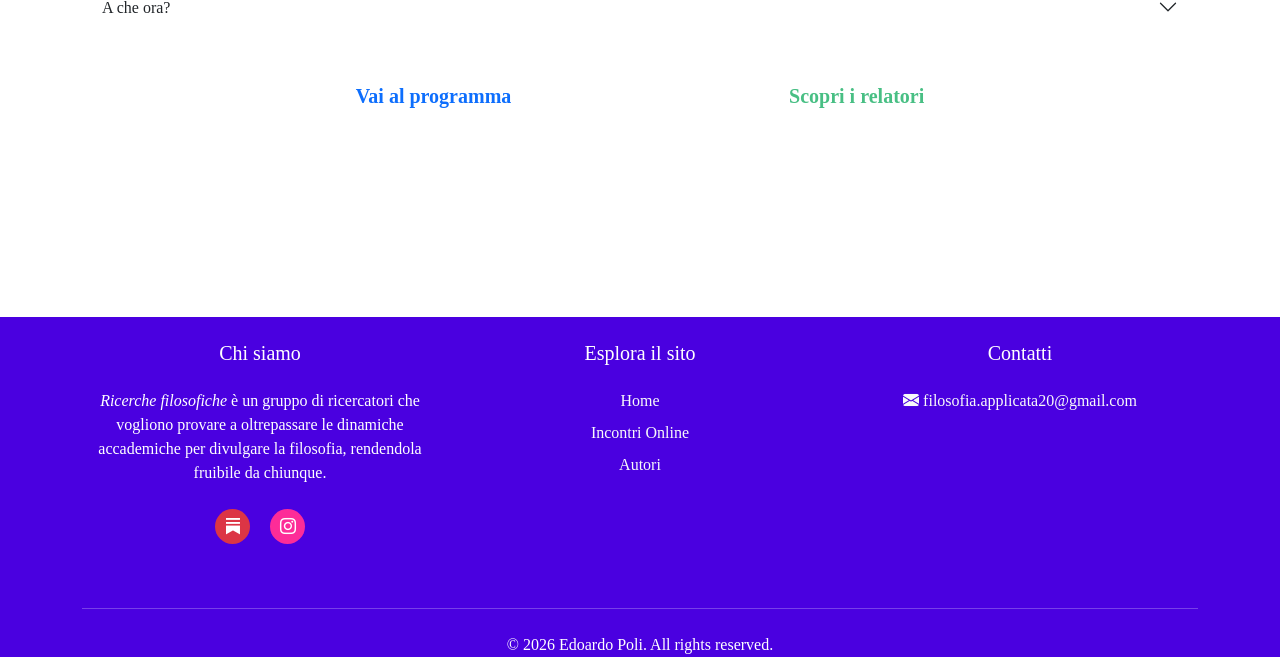
==== commit 14188723: "mod responsive" ====
--- a/index.html
+++ b/index.html
@@ -111,50 +111,90 @@
         <div class="accordion accordion-flush" id="accordionFlushExample">
           <div class="accordion-item">
             <h2 class="accordion-header">
-              <button class="accordion-button collapsed" type="button" data-bs-toggle="collapse" data-bs-target="#flush-collapseOne" aria-expanded="false" aria-controls="flush-collapseOne">
-              Quando?
+              <button
+                class="accordion-button collapsed"
+                type="button"
+                data-bs-toggle="collapse"
+                data-bs-target="#flush-collapseOne"
+                aria-expanded="false"
+                aria-controls="flush-collapseOne"
+              >
+                Quando?
               </button>
             </h2>
-            <div id="flush-collapseOne" class="accordion-collapse collapse" data-bs-parent="#accordionFlushExample">
-              <div class="accordion-body  fs-5"> <p class="accordion-text">Dal 2 al 30 ottobre</p> </div>
+            <div
+              id="flush-collapseOne"
+              class="accordion-collapse collapse"
+              data-bs-parent="#accordionFlushExample"
+            >
+              <div class="accordion-body fs-5">
+                <p class="accordion-text">Dal 2 al 30 ottobre</p>
+              </div>
             </div>
           </div>
           <div class="accordion-item">
             <h2 class="accordion-header">
-              <button class="accordion-button collapsed" type="button" data-bs-toggle="collapse" data-bs-target="#flush-collapseTwo" aria-expanded="false" aria-controls="flush-collapseTwo">
+              <button
+                class="accordion-button collapsed"
+                type="button"
+                data-bs-toggle="collapse"
+                data-bs-target="#flush-collapseTwo"
+                aria-expanded="false"
+                aria-controls="flush-collapseTwo"
+              >
                 Dove?
               </button>
             </h2>
-            <div id="flush-collapseTwo" class="accordion-collapse collapse" data-bs-parent="#accordionFlushExample">
-              <div class="accordion-body"> 
+            <div
+              id="flush-collapseTwo"
+              class="accordion-collapse collapse"
+              data-bs-parent="#accordionFlushExample"
+            >
+              <div class="accordion-body">
                 <a
-                href="https://meet.jit.si/moderated/1618e1fb54a10b8853d592615b79fad582da89ba06adfb45648867e5769e796b"
-              >
-                <p class="accordion-text fs-5"> Collegati all'incontro </p></a
-              > </div>
+                  href="https://meet.jit.si/moderated/1618e1fb54a10b8853d592615b79fad582da89ba06adfb45648867e5769e796b"
+                >
+                  <p class="accordion-text fs-5">Collegati all'incontro</p></a
+                >
+              </div>
             </div>
           </div>
           <div class="accordion-item">
             <h2 class="accordion-header">
-              <button class="accordion-button collapsed" type="button" data-bs-toggle="collapse" data-bs-target="#flush-collapseThree" aria-expanded="false" aria-controls="flush-collapseThree">
+              <button
+                class="accordion-button collapsed"
+                type="button"
+                data-bs-toggle="collapse"
+                data-bs-target="#flush-collapseThree"
+                aria-expanded="false"
+                aria-controls="flush-collapseThree"
+              >
                 A che ora?
               </button>
             </h2>
-            <div id="flush-collapseThree" class="accordion-collapse collapse" data-bs-parent="#accordionFlushExample">
-              <div class="accordion-body  fs-5"> <p class="accordion-text">21.00</p> </div>
-          </div>
-      </div>
-
-      
-          <div class="d-flex justify-content-evenly gap-1 gap-media mt-5">
-              <a href="incontrionline.html" class=" vai-programma"
-              > <p class="lead fw-bolder"> Vai al programma</p></a>
-            
-            <a href="autori.html" class="vai-relatori"
-              > <p class="lead fw-bolder">Scopri i relatori </p> </a
+            <div
+              id="flush-collapseThree"
+              class="accordion-collapse collapse"
+              data-bs-parent="#accordionFlushExample"
             >
-          </div>
-</section>
+              <div class="accordion-body fs-5">
+                <p class="accordion-text">21.00</p>
+              </div>
+            </div>
+          </div>
+        </div>
+
+        <div class="d-flex justify-content-evenly gap-1 gap-media mt-5">
+          <a href="incontrionline.html" class="vai-programma">
+            <p class="lead fw-bolder">Vai al programma</p></a
+          >
+
+          <a href="autori.html" class="vai-relatori">
+            <p class="lead fw-bolder">Scopri i relatori</p>
+          </a>
+        </div>
+      </div>
+    </section>
 
     <!--Footer-->
     <footer class="mt-5">
--- a/style.css
+++ b/style.css
@@ -85,6 +85,15 @@
   align-items: center;
 }
 
+.incontri-section .d-flex.gap-media {
+  flex-wrap: wrap;
+  row-gap: 12px;
+}
+
+.incontri-section .d-flex.gap-media a {
+  text-align: center;
+}
+
 .card-title-home:hover {
   transform: scale(1.05);
   cursor: pointer;
@@ -232,14 +241,11 @@
   }
 }
 
-@media (max-width: 280px) {
+@media (max-width: 400px) {
   .gap-media {
-    gap: 4px;
+    gap: 8px;
   }
-}
-
-@media (max-width: 261px) {
   .gap-media p {
-    font-size: 15px;
+    font-size: 1.1rem;
   }
 }
